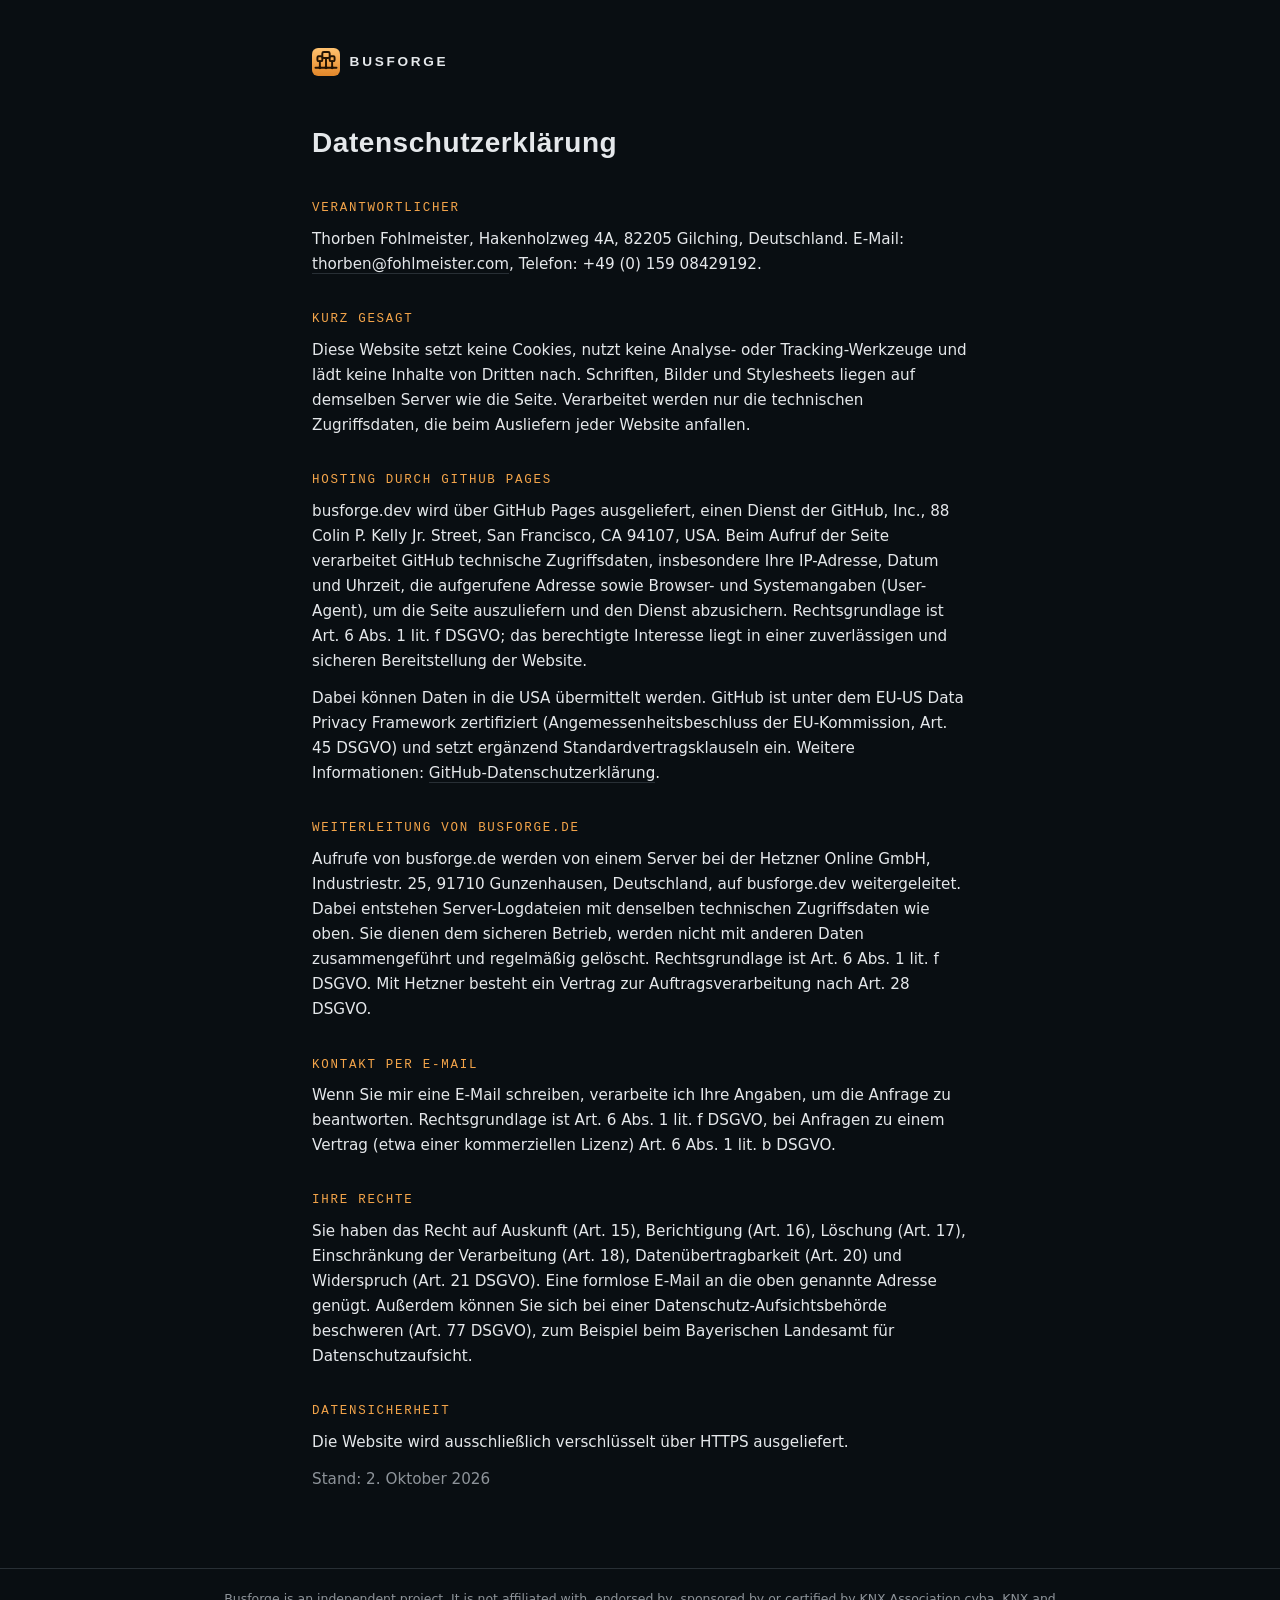
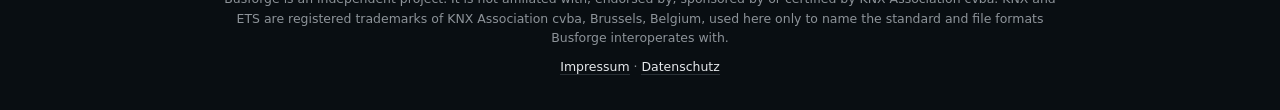
==== datenschutz.html @ f85ec294 "Add an own Impressum and a privacy notice that names GitHub Pages as host" ====
<!doctype html>
<html lang="de">
<head>
  <meta charset="utf-8">
  <meta name="viewport" content="width=device-width, initial-scale=1">
  <title>Datenschutzerklärung · Busforge</title>
  <meta name="robots" content="noindex">
  <link rel="icon" href="/favicon.svg" type="image/svg+xml">
  <link rel="icon" href="/favicon-32x32.png" sizes="32x32" type="image/png">
  <link rel="apple-touch-icon" href="/apple-touch-icon.png">
  <meta name="theme-color" content="#090e12">
  <link rel="stylesheet" href="/style.css">
</head>
<body>
  <main class="legal">
    <a class="home" href="/">
      <svg viewBox="0 0 32 32" role="img" aria-hidden="true">
        <defs>
          <linearGradient id="bf-s" x1="0" y1="0" x2="0" y2="1">
            <stop offset="0" stop-color="#ffc270"/>
            <stop offset=".5" stop-color="#f3a44a"/>
            <stop offset="1" stop-color="#e1862a"/>
          </linearGradient>
        </defs>
        <rect width="32" height="32" rx="7" fill="url(#bf-s)"/>
        <g fill="none" stroke="#221202" stroke-width="2.2" stroke-linecap="round" stroke-linejoin="round">
          <path d="M4 22.5H28"/>
          <path d="M9 22.5V15"/>
          <path d="M23 22.5V15"/>
          <path d="M16 22.5V11.5"/>
          <rect x="6.2" y="9.4" width="5.6" height="5.6" rx="1.4"/>
          <rect x="20.2" y="9.4" width="5.6" height="5.6" rx="1.4"/>
          <rect x="11.8" y="4.6" width="8.4" height="6.9" rx="1.7"/>
        </g>
        <g fill="#221202">
          <circle cx="9" cy="22.5" r="1.7"/>
          <circle cx="16" cy="22.5" r="1.7"/>
          <circle cx="23" cy="22.5" r="1.7"/>
        </g>
      </svg>
      BUSFORGE
    </a>
    <h1>Datenschutzerklärung</h1>
    <h2>Verantwortlicher</h2>
    <p>Thorben Fohlmeister, Hakenholzweg 4A, 82205 Gilching, Deutschland. E-Mail: <a href="mailto:thorben@fohlmeister.com">thorben@fohlmeister.com</a>, Telefon: +49 (0) 159 08429192.</p>

    <h2>Kurz gesagt</h2>
    <p>Diese Website setzt keine Cookies, nutzt keine Analyse- oder Tracking-Werkzeuge und lädt keine Inhalte von Dritten nach. Schriften, Bilder und Stylesheets liegen auf demselben Server wie die Seite. Verarbeitet werden nur die technischen Zugriffsdaten, die beim Ausliefern jeder Website anfallen.</p>

    <h2>Hosting durch GitHub Pages</h2>
    <p>busforge.dev wird über GitHub Pages ausgeliefert, einen Dienst der GitHub, Inc., 88 Colin P. Kelly Jr. Street, San Francisco, CA 94107, USA. Beim Aufruf der Seite verarbeitet GitHub technische Zugriffsdaten, insbesondere Ihre IP-Adresse, Datum und Uhrzeit, die aufgerufene Adresse sowie Browser- und Systemangaben (User-Agent), um die Seite auszuliefern und den Dienst abzusichern. Rechtsgrundlage ist Art. 6 Abs. 1 lit. f DSGVO; das berechtigte Interesse liegt in einer zuverlässigen und sicheren Bereitstellung der Website.</p>
    <p>Dabei können Daten in die USA übermittelt werden. GitHub ist unter dem EU-US Data Privacy Framework zertifiziert (Angemessenheitsbeschluss der EU-Kommission, Art. 45 DSGVO) und setzt ergänzend Standardvertragsklauseln ein. Weitere Informationen: <a href="https://docs.github.com/de/site-policy/privacy-policies/github-general-privacy-statement">GitHub-Datenschutzerklärung</a>.</p>

    <h2>Weiterleitung von busforge.de</h2>
    <p>Aufrufe von busforge.de werden von einem Server bei der Hetzner Online GmbH, Industriestr. 25, 91710 Gunzenhausen, Deutschland, auf busforge.dev weitergeleitet. Dabei entstehen Server-Logdateien mit denselben technischen Zugriffsdaten wie oben. Sie dienen dem sicheren Betrieb, werden nicht mit anderen Daten zusammengeführt und regelmäßig gelöscht. Rechtsgrundlage ist Art. 6 Abs. 1 lit. f DSGVO. Mit Hetzner besteht ein Vertrag zur Auftragsverarbeitung nach Art. 28 DSGVO.</p>

    <h2>Kontakt per E-Mail</h2>
    <p>Wenn Sie mir eine E-Mail schreiben, verarbeite ich Ihre Angaben, um die Anfrage zu beantworten. Rechtsgrundlage ist Art. 6 Abs. 1 lit. f DSGVO, bei Anfragen zu einem Vertrag (etwa einer kommerziellen Lizenz) Art. 6 Abs. 1 lit. b DSGVO.</p>

    <h2>Ihre Rechte</h2>
    <p>Sie haben das Recht auf Auskunft (Art. 15), Berichtigung (Art. 16), Löschung (Art. 17), Einschränkung der Verarbeitung (Art. 18), Datenübertragbarkeit (Art. 20) und Widerspruch (Art. 21 DSGVO). Eine formlose E-Mail an die oben genannte Adresse genügt. Außerdem können Sie sich bei einer Datenschutz-Aufsichtsbehörde beschweren (Art. 77 DSGVO), zum Beispiel beim Bayerischen Landesamt für Datenschutzaufsicht.</p>

    <h2>Datensicherheit</h2>
    <p>Die Website wird ausschließlich verschlüsselt über HTTPS ausgeliefert.</p>

    <p class="muted">Stand: 2. Oktober 2026</p>
  </main>
  <footer>
    <p>Busforge is an independent project. It is not affiliated with, endorsed by, sponsored by or certified by KNX Association cvba. KNX and ETS are registered trademarks of KNX Association cvba, Brussels, Belgium, used here only to name the standard and file formats Busforge interoperates with.</p>
    <p><a href="/impressum">Impressum</a> · <a href="/datenschutz">Datenschutz</a></p>
  </footer>
</body>
</html>
---- style.css ----
/* Fonts are self-hosted (SIL OFL, see /fonts): no request leaves for a third party. */
@font-face {
  font-family: "Archivo";
  font-weight: 800;
  font-display: swap;
  src: url("/fonts/archivo-800-latin.woff2") format("woff2");
}
@font-face {
  font-family: "JetBrains Mono";
  font-weight: 500;
  font-display: swap;
  src: url("/fonts/jetbrains-mono-500-latin.woff2") format("woff2");
}
:root {
  --bg: #090e12;
  --fg: #e5e8eb;
  --muted: #8d9399;
  --border: #282f35;
  --primary: #f3a44a;
}
* { box-sizing: border-box; }
html, body { height: 100%; margin: 0; }
body {
  display: flex;
  flex-direction: column;
  background: var(--bg);
  color: var(--fg);
  font-family: system-ui, -apple-system, "Segoe UI", sans-serif;
}
main {
  flex: 1;
  display: flex;
  flex-direction: column;
  align-items: center;
  justify-content: center;
  gap: 1.75rem;
  padding: 3rem 1.5rem;
  text-align: center;
}
.mark {
  width: 112px;
  height: 112px;
  filter: drop-shadow(0 0 28px rgb(243 164 74 / 0.35));
}
h1 {
  margin: 0;
  font-family: "Archivo", sans-serif;
  font-weight: 800;
  font-size: clamp(2.5rem, 8vw, 4.25rem);
  letter-spacing: 0.2em;
  /* letter-spacing trails the last glyph; pull it back so the word stays centred */
  margin-right: -0.2em;
}
.tagline {
  margin: -0.75rem 0 0;
  font-family: "JetBrains Mono", monospace;
  font-weight: 500;
  font-size: clamp(0.75rem, 2.4vw, 0.95rem);
  letter-spacing: 0.18em;
  color: var(--primary);
  text-transform: uppercase;
}
.status {
  margin: 0.5rem 0 0;
  color: var(--muted);
  font-size: 0.95rem;
}
footer {
  border-top: 1px solid var(--border);
  padding: 1.25rem 1.5rem 1.5rem;
  color: var(--muted);
  font-size: 0.78rem;
  line-height: 1.55;
  text-align: center;
}
footer p { max-width: 52rem; margin: 0 auto 0.6rem; }
footer a { color: var(--fg); text-decoration: none; border-bottom: 1px solid var(--border); }
footer a:hover { color: var(--primary); border-color: var(--primary); }

/* Legal pages (Impressum, Datenschutz) */
.legal {
  display: block;
  flex: 1;
  width: 100%;
  text-align: left;
  max-width: 44rem;
  margin: 0 auto;
  padding: 3rem 1.5rem 4rem;
  line-height: 1.65;
  font-size: 0.95rem;
}
.legal .home {
  display: inline-flex;
  align-items: center;
  gap: 0.6rem;
  color: var(--fg);
  text-decoration: none;
  font-family: "Archivo", sans-serif;
  font-weight: 800;
  letter-spacing: 0.2em;
  font-size: 0.85rem;
}
.legal .home svg { width: 28px; height: 28px; }
.legal h1 {
  font-size: 1.75rem;
  letter-spacing: 0.02em;
  margin: 2.25rem 0 1.5rem;
}
.legal h2 {
  font-family: "JetBrains Mono", monospace;
  font-weight: 500;
  font-size: 0.78rem;
  letter-spacing: 0.14em;
  text-transform: uppercase;
  color: var(--primary);
  margin: 2rem 0 0.5rem;
}
.legal p { margin: 0 0 0.75rem; color: var(--fg); }
.legal p a { color: var(--fg); text-decoration: none; border-bottom: 1px solid var(--border); }
.legal p a:hover { color: var(--primary); border-color: var(--primary); }
.legal .muted { color: var(--muted); }
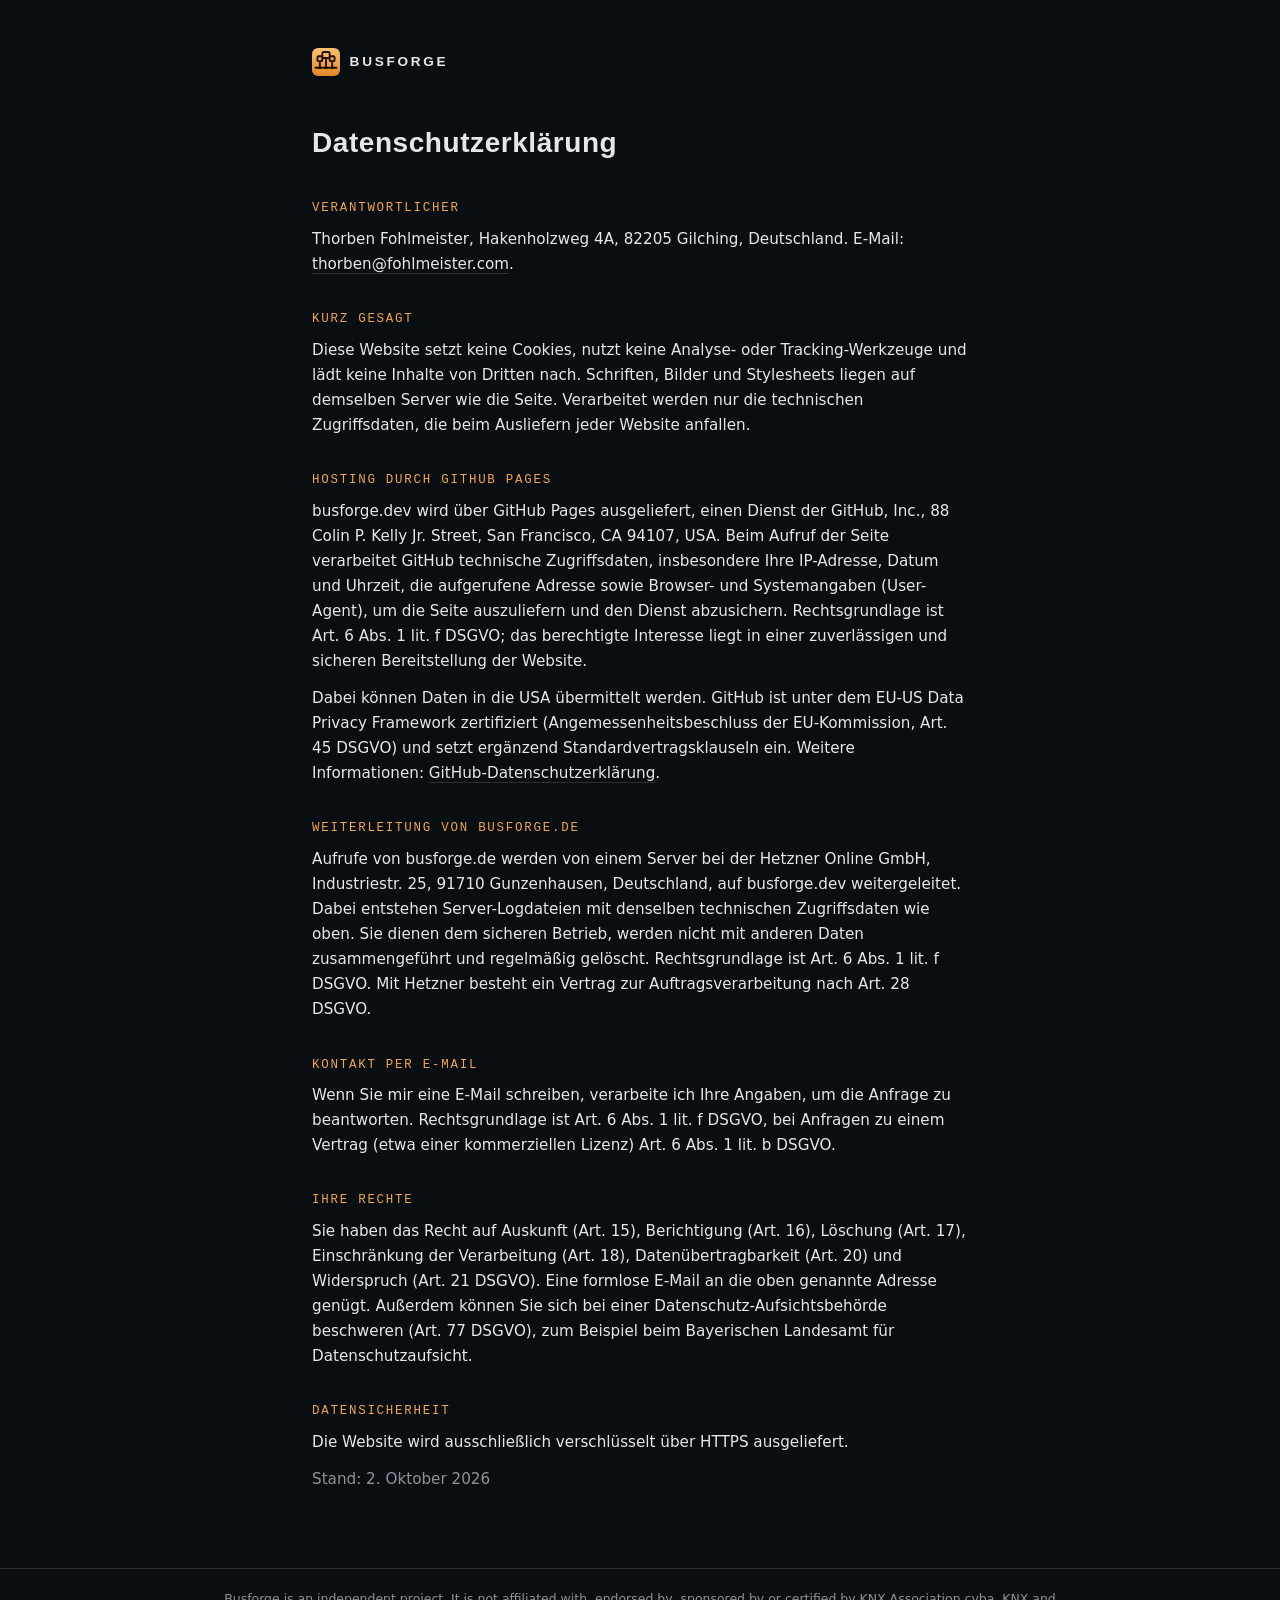
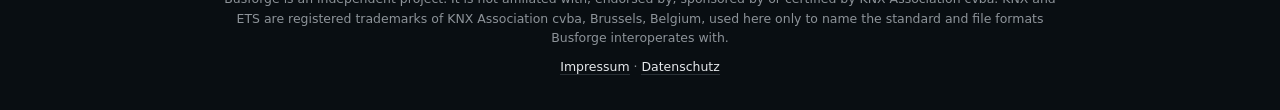
==== commit 157ae31f: "Drop the phone number from Impressum and privacy notice" ====
--- a/datenschutz.html
+++ b/datenschutz.html
@@ -42,7 +42,7 @@
     </a>
     <h1>Datenschutzerklärung</h1>
     <h2>Verantwortlicher</h2>
-    <p>Thorben Fohlmeister, Hakenholzweg 4A, 82205 Gilching, Deutschland. E-Mail: <a href="mailto:thorben@fohlmeister.com">thorben@fohlmeister.com</a>, Telefon: +49 (0) 159 08429192.</p>
+    <p>Thorben Fohlmeister, Hakenholzweg 4A, 82205 Gilching, Deutschland. E-Mail: <a href="mailto:thorben@fohlmeister.com">thorben@fohlmeister.com</a>.</p>
 
     <h2>Kurz gesagt</h2>
     <p>Diese Website setzt keine Cookies, nutzt keine Analyse- oder Tracking-Werkzeuge und lädt keine Inhalte von Dritten nach. Schriften, Bilder und Stylesheets liegen auf demselben Server wie die Seite. Verarbeitet werden nur die technischen Zugriffsdaten, die beim Ausliefern jeder Website anfallen.</p>
